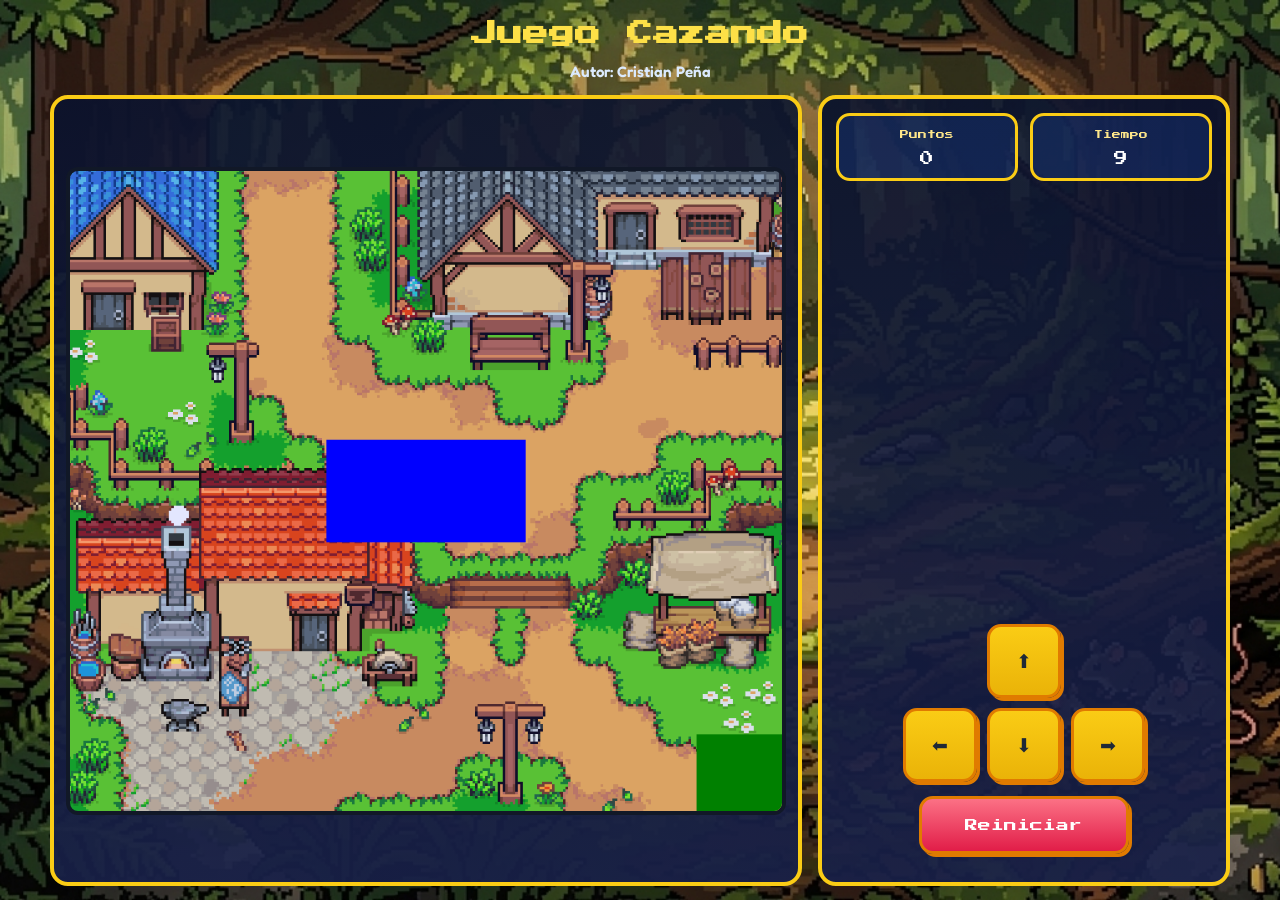
==== index.html @ e0dae46f "rename the HTML file" ====
<!DOCTYPE html>
<html lang="es">
<head>
  <meta charset="UTF-8" />
  <meta name="viewport" content="width=device-width, initial-scale=1.0" />
  <title>Juego Cazando</title>

  <link rel="preconnect" href="https://fonts.googleapis.com" />
  <link rel="preconnect" href="https://fonts.gstatic.com" crossorigin />
  <link
    href="https://fonts.googleapis.com/css2?family=Press+Start+2P&family=Fredoka:wght@400;500;600;700&display=swap"
    rel="stylesheet"
  />

  <link rel="stylesheet" href="cazando.css" />
</head>
<body onload="iniciarJuego();">
  <main class="pantalla-juego">
    <section class="juego-card">
      <header class="encabezado">
        <h1>Juego Cazando</h1>
        <p>Autor: Cristian Peña</p>
      </header>

      <section class="layout-juego">
        <section class="zona-juego">
          <div class="marco-canvas">
            <canvas id="areaJuego" width="500" height="500"></canvas>
          </div>
        </section>

        <aside class="panel-lateral">
          <section class="marcadores">
            <article class="card-info">
              <span class="label-info">Puntos</span>
              <span id="puntos" class="valor-info">0</span>
            </article>

            <article class="card-info">
              <span class="label-info">Tiempo</span>
              <span id="tiempo" class="valor-info">10</span>
            </article>
          </section>

          <section class="controles">
            <button class="btn-mov btn-arriba" onclick="moverArriba();">⬆</button>

            <div class="fila-centro">
              <button class="btn-mov" onclick="moverIzquierda();">⬅</button>
              <button class="btn-mov" onclick="moverAbajo();">⬇</button>
              <button class="btn-mov" onclick="moverDerecha();">➡</button>
            </div>
          </section>

          <section class="acciones">
            <button class="btn-reiniciar" onclick="reiniciarJuego();">Reiniciar</button>
          </section>

          <p id="mensaje"></p>
        </aside>
      </section>
    </section>
  </main>

  <script src="cazando.js"></script>
  <script src="utils.js"></script>
</body>
</html>
---- cazando.css ----
:root {
  --bg-1: #1e1b4b;
  --bg-2: #312e81;
  --bg-3: #0f172a;

  --panel: rgba(10, 18, 45, 0.9);
  --panel-2: rgba(24, 32, 72, 0.92);
  --borde: #facc15;

  --texto: #ffffff;
  --texto-suave: #dbeafe;

  --canvas-bg: #0b173d;
  --canvas-borde: #111827;

  --btn-1: #facc15;
  --btn-2: #eab308;

  --btn-azul-1: #60a5fa;
  --btn-azul-2: #2563eb;

  --btn-rojo-1: #fb7185;
  --btn-rojo-2: #e11d48;
}

* {
  box-sizing: border-box;
}

html,
body {
  margin: 0;
  padding: 0;
  min-height: 100%;
}

body {
  font-family: "Fredoka", sans-serif;
  color: var(--texto);
  background-image: url(./images/fondo.png);
  background-position: center;
  background-repeat: no-repeat;
  background-size: cover;
  overflow: hidden;
}

.pantalla-juego {
  min-height: 100vh;
  min-height: 100dvh;
  padding: 14px;
  display: flex;
  align-items: center;
  justify-content: center;
}

.juego-card {
  width: min(100%, 1180px);
  min-height: calc(100vh - 28px);
  min-height: calc(100dvh - 28px);
  display: grid;
  grid-template-rows: auto 1fr;
  gap: 14px;
}

.encabezado {
  text-align: center;
}

.encabezado h1 {
  margin: 0 0 10px;
  font-family: "Press Start 2P", cursive;
  font-size: clamp(1rem, 2vw, 1.9rem);
  line-height: 1.5;
  color: #fde047;
}

.encabezado p {
  margin: 0;
  color: var(--texto-suave);
  font-size: 0.95rem;
  font-weight: 600;
}

.layout-juego {
  min-height: 0;
  display: grid;
  grid-template-columns: minmax(0, 1.55fr) minmax(300px, 0.85fr);
  gap: 16px;
}

.zona-juego {
  min-height: 0;
  display: flex;
}

.marco-canvas {
  width: 100%;
  border: 4px solid var(--borde);
  border-radius: 18px;
  background: linear-gradient(180deg, var(--panel) 0%, var(--panel-2) 100%);
  padding: 12px;
  display: flex;
  align-items: center;
  justify-content: center;
}

canvas {
  display: block;
  width: 100%;
  max-width: 760px;
  max-height: 72vh;
  height: auto;
  background-image: url(./images/canvas2.gif);
  background-repeat: no-repeat;
  background-size: cover;
  border: 4px solid var(--canvas-borde);
  border-radius: 12px;
}

.panel-lateral {
  border: 4px solid var(--borde);
  border-radius: 18px;
  background: linear-gradient(180deg, var(--panel) 0%, var(--panel-2) 100%);
  padding: 14px;
  display: flex;
  flex-direction: column;
  gap: 14px;
}

.marcadores {
  display: grid;
  grid-template-columns: 1fr 1fr;
  gap: 12px;
}

.card-info {
  border: 3px solid var(--borde);
  border-radius: 14px;
  padding: 12px 10px;
  text-align: center;
  background: rgba(37, 99, 235, 0.18);
}

.label-info {
  display: block;
  margin-bottom: 10px;
  font-family: "Press Start 2P", cursive;
  font-size: 0.55rem;
  color: #fde68a;
  line-height: 1.6;
}

.valor-info {
  display: block;
  font-family: "Press Start 2P", cursive;
  font-size: clamp(0.85rem, 1vw, 1.1rem);
}

.controles {
  display: grid;
  gap: 10px;
  justify-items: center;
  margin-top: auto;
}

.fila-centro {
  display: grid;
  grid-template-columns: repeat(3, 74px);
  gap: 10px;
  justify-content: center;
}

.btn-mov,
.btn-reiniciar {
  border: 3px solid #e07b00;
  box-shadow: 3px 3px 0px #e07b00;
  border-radius: 14px;
  font-family: "Press Start 2P", cursive;
  cursor: pointer;
  transition:
    transform 0.08s ease,
    filter 0.08s ease;
  -webkit-tap-highlight-color: transparent;
}

.btn-mov:active,
.btn-reiniciar:active {
  transform: translateY(3px);
  filter: brightness(0.96);
}

.btn-mov {
  width: 74px;
  height: 74px;
  background: linear-gradient(180deg, var(--btn-1) 0%, var(--btn-2) 100%);
  color: #1f2937;
  font-size: 1.2rem;
}

.btn-arriba {
  width: 74px;
  height: 74px;
}

.acciones {
  display: flex;
  justify-content: center;
}

.btn-reiniciar {
  min-width: 210px;
  min-height: 58px;
  padding: 12px 20px;
  background: linear-gradient(
    180deg,
    var(--btn-rojo-1) 0%,
    var(--btn-rojo-2) 100%
  );
  color: white;
  font-size: 0.8rem;
}

#mensaje {
  margin: 0;
  text-align: center;
  align-self: end;
  font-family: "Press Start 2P", cursive;
  font-size: 0.72rem;
  line-height: 1.7;
  color: #fca5a5;
}

@media (max-width: 980px) {
  body {
    overflow: auto;
  }

  .pantalla-juego {
    padding: 10px;
    align-items: stretch;
  }

  .juego-card {
    width: min(100%, 760px);
    min-height: calc(100dvh - 20px);
  }

  .layout-juego {
    grid-template-columns: 1fr;
    gap: 12px;
  }

  .panel-lateral {
    grid-template-rows: auto auto auto auto;
  }

  canvas {
    max-height: 48vh;
  }
}

@media (max-width: 640px) {
  .pantalla-juego {
    padding: 8px;
  }

  .juego-card {
    width: 100%;
    min-height: calc(100dvh - 16px);
    gap: 10px;
  }

  .encabezado h1 {
    font-size: 0.95rem;
    line-height: 1.4;
  }

  .encabezado p {
    font-size: 0.8rem;
  }

  .marco-canvas,
  .panel-lateral {
    padding: 10px;
    border-radius: 16px;
  }

  canvas {
    max-height: 40vh;
    border-radius: 10px;
  }

  .marcadores {
    gap: 8px;
  }

  .card-info {
    padding: 10px 8px;
  }

  .label-info {
    font-size: 0.45rem;
    margin-bottom: 8px;
  }

  .valor-info {
    font-size: 0.72rem;
  }

  .fila-centro {
    grid-template-columns: repeat(3, 56px);
  }

  .btn-mov {
    width: 100%;
    height: 62px;
    font-size: 1rem;
  }

  .btn-arriba {
    width: 62px;
    height: 62px;
  }

  .btn-reiniciar {
    width: 100%;
    min-width: 0;
    min-height: 52px;
    font-size: 0.68rem;
  }

  #mensaje {
    font-size: 0.58rem;
  }
}

@media (max-width: 420px) {
  .pantalla-juego {
    padding: 6px;
  }

  .juego-card {
    min-height: calc(100dvh - 12px);
  }

  canvas {
    max-height: 36vh;
  }

  .btn-mov {
    height: 56px;
  }

  .btn-arriba {
    width: 56px;
    height: 56px;
  }

  .btn-reiniciar {
    min-height: 48px;
    font-size: 0.62rem;
  }

  #mensaje {
    font-size: 0.52rem;
  }
}
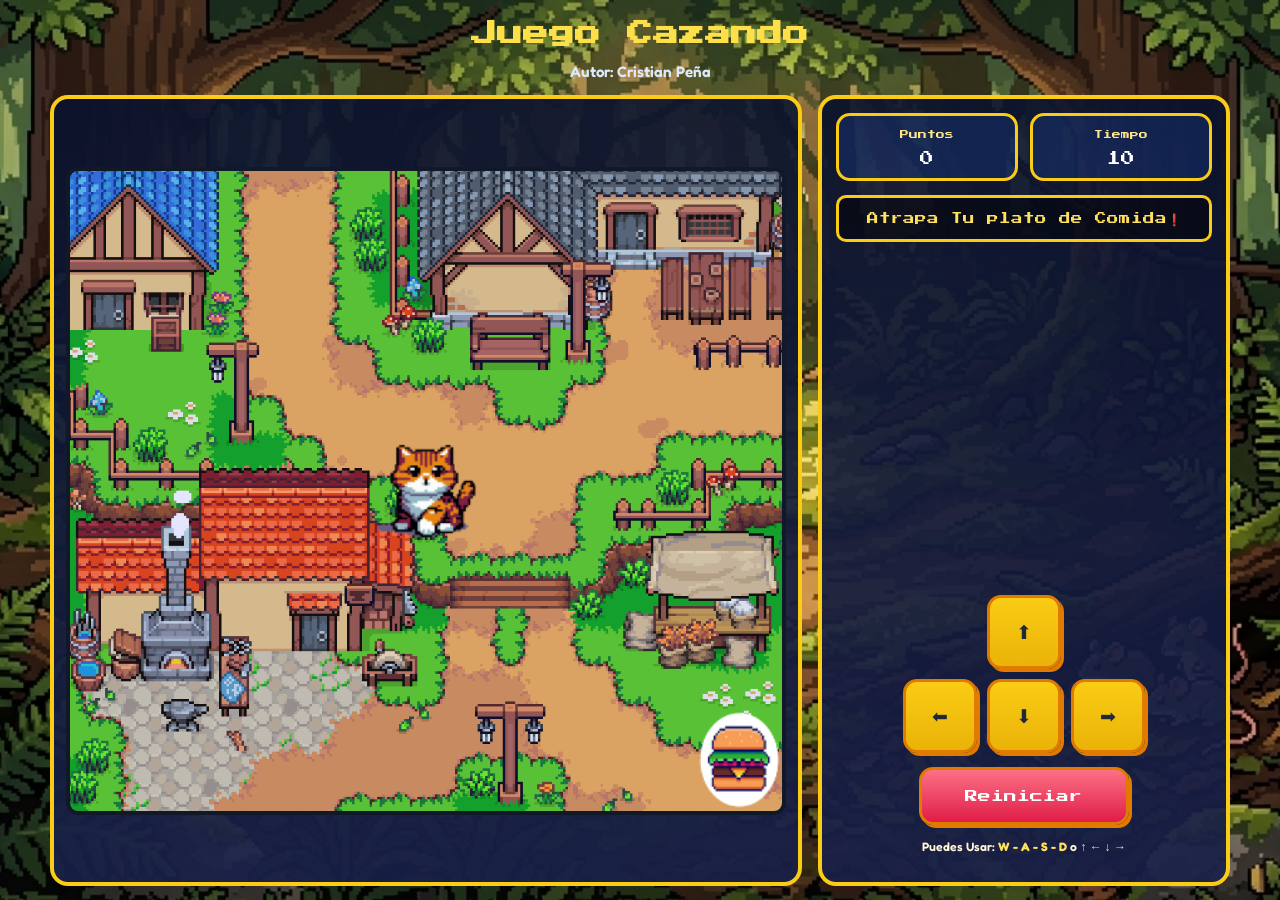
==== commit 959b30ab: "feat: Add the messages, improvements interface and optimizing" ====
--- a/index.html
+++ b/index.html
@@ -42,9 +42,14 @@
             </article>
           </section>
 
+          <section>
+            <div class="play-info">
+              <p id="txtPlayInfo">Atrapa Tu Plato de Comida❗</p>
+            </div>
+          </section>
+
           <section class="controles">
             <button class="btn-mov btn-arriba" onclick="moverArriba();">⬆</button>
-
             <div class="fila-centro">
               <button class="btn-mov" onclick="moverIzquierda();">⬅</button>
               <button class="btn-mov" onclick="moverAbajo();">⬇</button>
@@ -56,12 +61,32 @@
             <button class="btn-reiniciar" onclick="reiniciarJuego();">Reiniciar</button>
           </section>
 
+          <section class="ayuda-juego">
+            <p class="ayuda-desktop">
+              Puedes Usar: <strong>W - A - S - D</strong> o <strong>↑ ← ↓ →</strong>
+            </p>
+            <p class="ayuda-mobile">
+              Mobile: usa los botones táctiles para mover al gato
+            </p>
+          </section>
           <p id="mensaje"></p>
+
         </aside>
       </section>
     </section>
   </main>
 
+    <div id="avisoMobile" class="aviso-mobile oculto">
+      <div class="aviso-mobile-card">
+        <h2>¡Tip de juego!</h2>
+        <p>
+          En celular puedes mover al gato usando los botones táctiles:
+          arriba, izquierda, abajo y derecha.
+        </p>
+        <button id="btnCerrarAviso" class="btn-aviso">Entendido</button>
+      </div>
+    </div>
+
   <script src="cazando.js"></script>
   <script src="utils.js"></script>
 </body>
--- a/cazando.css
+++ b/cazando.css
@@ -1,4 +1,8 @@
 :root {
+  --color-info: #ffe15e;
+  --color-win: #7cf29a;
+  --color-lose: #ff7b9c;
+
   --bg-1: #1e1b4b;
   --bg-2: #312e81;
   --bg-3: #0f172a;
@@ -156,6 +160,35 @@
   font-size: clamp(0.85rem, 1vw, 1.1rem);
 }
 
+.play-info {
+  background: rgba(0, 0, 0, 0.481);
+  padding: 10px 12px;
+  border-radius: 10px;
+  border: 3px solid var(--borde);
+  display: flex;
+  justify-content: center;
+  text-align: center;
+}
+
+#txtPlayInfo {
+  margin: 0;
+  font-size: 0.72rem;
+  line-height: 1.8;
+  font-family: "Press Start 2P", cursive;
+}
+
+.estado-info {
+  color: var(--color-info);
+}
+
+.estado-win {
+  color: var(--color-win);
+}
+
+.estado-lose {
+  color: var(--color-lose);
+}
+
 .controles {
   display: grid;
   gap: 10px;
@@ -230,6 +263,29 @@
   color: #fca5a5;
 }
 
+.ayuda-juego {
+  text-align: center;
+}
+
+.ayuda-juego p {
+  margin: 0;
+  font-size: 0.76rem;
+  font-weight: 600;
+  color: #fff6d8;
+}
+
+.ayuda-juego strong {
+  color: #ffe15e;
+}
+
+.ayuda-mobile {
+  display: none;
+}
+
+.aviso-mobile-card {
+  display: none;
+}
+
 @media (max-width: 980px) {
   body {
     overflow: auto;
@@ -256,6 +312,66 @@
 
   canvas {
     max-height: 48vh;
+  }
+
+  .aviso-mobile {
+    position: fixed;
+    inset: 0;
+    background: rgba(10, 12, 25, 0.74);
+    display: flex;
+    align-items: center;
+    justify-content: center;
+    padding: 18px;
+    z-index: 999;
+  }
+
+  .aviso-mobile.oculto {
+    display: none;
+  }
+
+  .aviso-mobile-card {
+    display: block;
+    width: min(100%, 340px);
+    border: 3px solid var(--borde);
+    border-radius: 18px;
+    background: linear-gradient(180deg, var(--panel) 0%, var(--panel-2) 100%);
+    padding: 18px 16px;
+    text-align: center;
+  }
+
+  .aviso-mobile-card h2 {
+    margin: 0 0 12px;
+    font-family: "Press Start 2P", cursive;
+    font-size: 0.8rem;
+    line-height: 1.7;
+    color: #ffe15e;
+  }
+
+  .aviso-mobile-card p {
+    margin: 0 0 16px;
+    color: #f8eefe;
+    font-size: 0.92rem;
+    line-height: 1.5;
+  }
+
+  .btn-aviso {
+    border: 3px solid #e07b00;
+    border-radius: 14px;
+    min-height: 48px;
+    padding: 10px 16px;
+    background: linear-gradient(180deg, var(--btn-1) 0%, var(--btn-2) 100%);
+    color: #1f2937;
+    font-family: "Fredoka", sans-serif;
+    font-weight: 700;
+    cursor: pointer;
+  }
+
+  .ayuda-desktop {
+    display: none;
+  }
+
+  .ayuda-mobile {
+    display: block;
   }
 }
 
@@ -332,6 +448,15 @@
   #mensaje {
     font-size: 0.58rem;
   }
+
+  #txtPlayInfo {
+    font-size: 0.58rem;
+    line-height: 1.7;
+  }
+
+  .ayuda-juego p {
+    font-size: 0.68rem;
+  }
 }
 
 @media (max-width: 420px) {
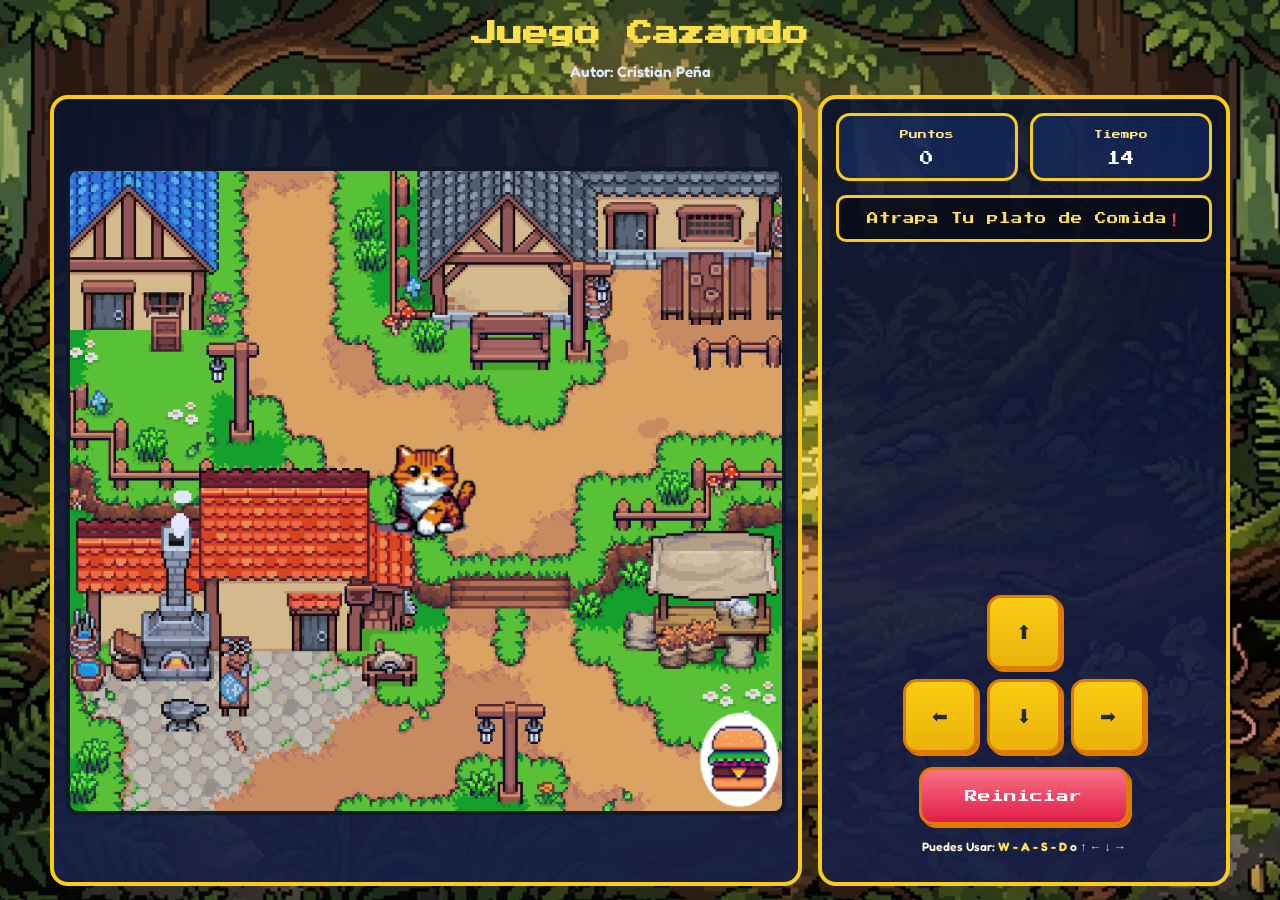
==== commit 1bfbc601: "chore: change in the game time of 10 to 15 seconds" ====
--- a/index.html
+++ b/index.html
@@ -38,7 +38,7 @@
 
             <article class="card-info">
               <span class="label-info">Tiempo</span>
-              <span id="tiempo" class="valor-info">10</span>
+              <span id="tiempo" class="valor-info">15</span>
             </article>
           </section>
 
--- a/cazando.css
+++ b/cazando.css
@@ -330,7 +330,6 @@
   }
 
   .aviso-mobile-card {
-    display: block;
     width: min(100%, 340px);
     border: 3px solid var(--borde);
     border-radius: 18px;
